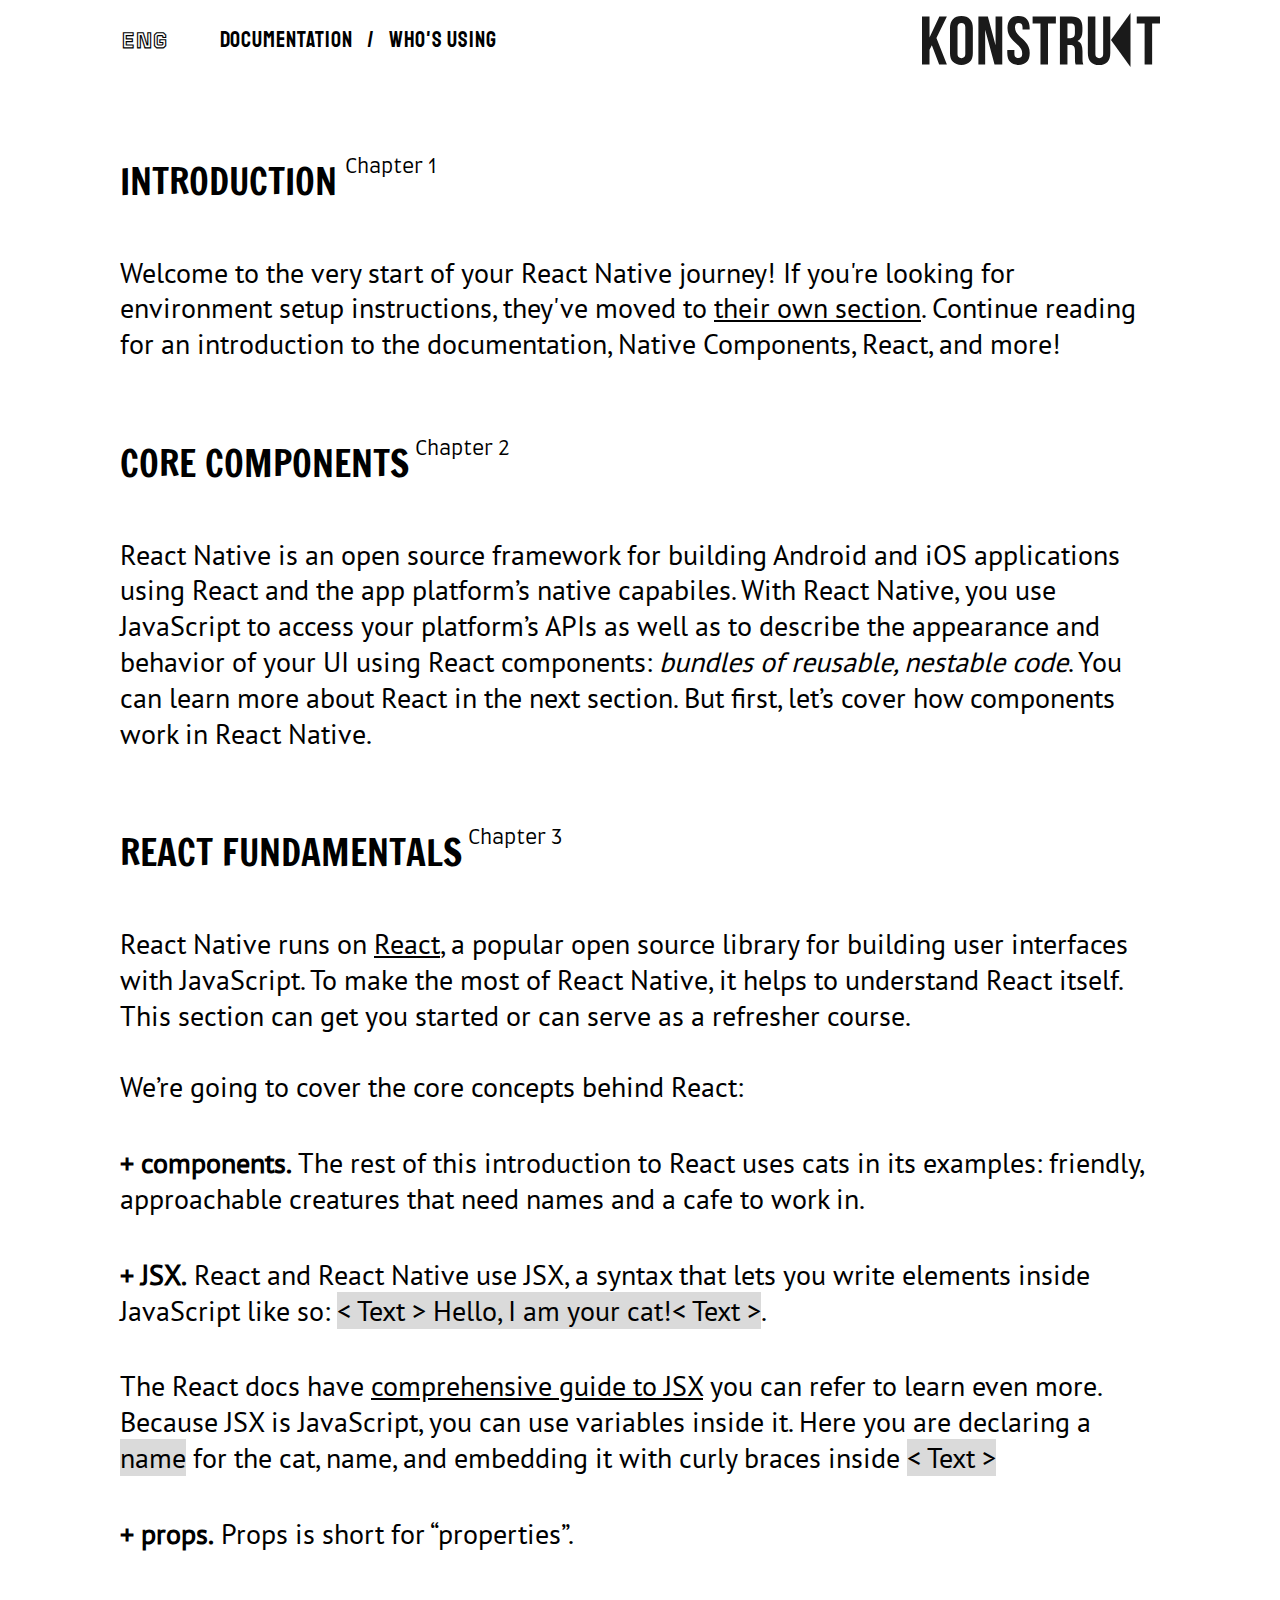
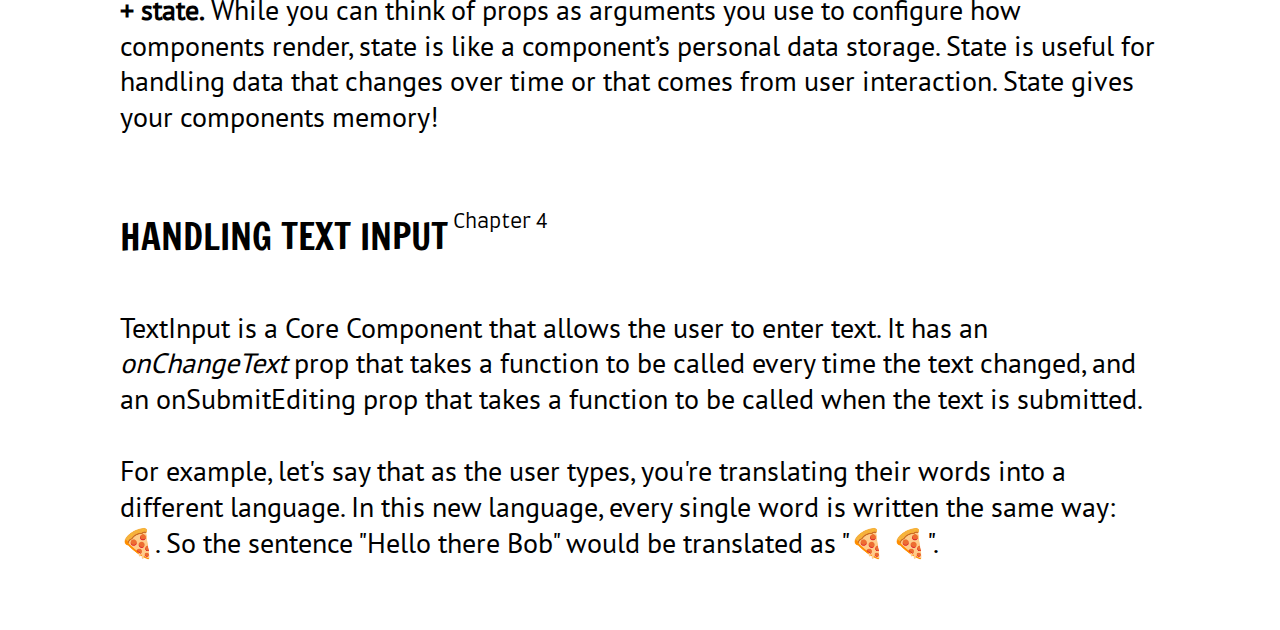
==== index.html @ 9aac6a15 "fisrt commit;" ====
<!DOCTYPE html>
<html lang="en">
  <head>
    <meta charset="UTF-8" />
    <meta http-equiv="X-UA-Compatible" content="IE=edge" />
    <meta name="viewport" content="width=device-width, initial-scale=1.0" />
    <title>React manual</title>
    <link rel="stylesheet" href="./css/style.css" />
  </head>
  <body>
    <header class="header">
      <div class="container d-flex">
        <h4 class="chapter">
          Documentation <span class="chapter__separator">/</span> Who's using
        </h4>
        <img
          src="./assets/imgs/company-logo-black.svg"
          alt="KONSTRUKT LOGO"
          class="logo"
        />
      </div>
    </header>
    <main class="main">
      <div class="container">
        <section class="section">
          <h2 class="section__title">Introduction</h2>
          <p class="section__content">
            Welcome to the very start of your React Native journey! If you're
            looking for environment setup instructions, they've moved to
            <u>their own section</u>. Continue reading for an introduction to
            the documentation, Native Components, React, and more!
          </p>
        </section>
        <section class="section">
          <h2 class="section__title">core components</h2>
          <p class="section__content">
            React Native is an open source framework for building Android and
            iOS applications using React and the app platform’s native
            capabiles. With React Native, you use JavaScript to access your
            platform’s APIs as well as to describe the appearance and behavior
            of your UI using React components:
            <i> bundles of reusable, nestable code</i>. You can learn more about
            React in the next section. But first, let’s cover how components
            work in React Native.
          </p>
        </section>
        <section class="section">
          <h2 class="section__title">react fundamentals</h2>
          <p class="section__content">
            React Native runs on <u>React</u>, a popular open source library for
            building user interfaces with JavaScript. To make the most of React
            Native, it helps to understand React itself. This section can get
            you started or can serve as a refresher course.
            <br />
            <br />
            We’re going to cover the core concepts behind React:
          </p>
          <ul class="section__list list">
            <li class="section__content list__element">
              <b>+ components.</b> The rest of this introduction to React uses
              cats in its examples: friendly, approachable creatures that need
              names and a cafe to work in.
            </li>
            <li class="section__content list__element">
              <b>+ JSX.</b> React and React Native use JSX, a syntax that lets
              you write elements inside JavaScript like so:
              <span class="section__content section__content_highlighted">
                &lt Text &gt Hello, I am your cat!&lt Text &gt</span
              >.
            </li>
            <li class="section__content list__element">
              The React docs have <u>comprehensive guide to JSX</u> you can
              refer to learn even more. Because JSX is JavaScript, you can use
              variables inside it. Here you are declaring a
              <span class="section__content section__content_highlighted"
                >name</span
              >
              for the cat, name, and embedding it with curly braces inside
              <span class="section__content section__content_highlighted"
                >&lt Text &gt</span
              >
            </li>
            <li class="section__content list__element">
              <b>+ props.</b> Props is short for “properties”.
            </li>
            <li class="section__content list__element">
              <b>+ state.</b> While you can think of props as arguments you use
              to configure how components render, state is like a component’s
              personal data storage. State is useful for handling data that
              changes over time or that comes from user interaction. State gives
              your components memory!
            </li>
          </ul>
        </section>
        <section class="section">
          <h2 class="section__title">handling text input</h2>
          <p class="section__content">
            TextInput is a Core Component that allows the user to enter text. It
            has an <i>onChangeText</i> prop that takes a function to be called
            every time the text changed, and an onSubmitEditing prop that takes
            a function to be called when the text is submitted.
            <br />
            <br />
            For example, let's say that as the user types, you're translating
            their words into a different language. In this new language, every
            single word is written the same way: 🍕. So the sentence "Hello
            there Bob" would be translated as "🍕 🍕".
          </p>
        </section>
      </div>
    </main>
  </body>
</html>
---- css/style.css ----
@import url('./normalize.css');
@import url('./vars.css');
@import url('./fonts.css');

* {
    box-sizing: border-box;
    margin: 0;
    padding: 0;
}

html,
body {
    font-family: 'PT Sans', sans-serif;
    font-size: var(--main-font-size);
    color: var(--main-color);
    min-height: 100vh;
}

.header {
    margin-bottom: 70px;
}

.container {
    max-width: var(--container-width);
    width: 100%;
    margin: 0 auto;
    padding: 0 120px;
}

.d-flex {
    display: flex;
    justify-content: space-between;
    align-items: center;
    position: relative;
    padding: 13px 120px 13px 220px;
}

.chapter {
    text-transform: uppercase;
    font-size: 0.8rem;
    line-height: 1;
    font-family: 'Staatliches', sans-serif;
    letter-spacing: 1px;
    font-weight: 400;
}

.chapter__separator {
    margin: 0 10px;
}

.chapter::before {
    content: 'ENG';
    font-family: 'Tourney', cursive;
    position: absolute;
    font-size: 0.8rem;
    font-weight: 600;
    left: 122px;
}

.section {
    margin-bottom: 70px;
}

.section__title {
    width: max-content;
    text-transform: uppercase;
    font-family: 'Francois One', sans-serif;
    font-weight: 400;
    font-size: 1.28rem;
    line-height: 1.8;
    margin-bottom: 40px;
    position: relative;
}

.section__content {
    line-height: 1.28;
}

.section__content_highlighted {
    background-color: #DADADA;
}

.list {
    padding-top: 40px;
}

.list__element:not(:last-of-type) {
    margin-bottom: 40px;
}

.section:nth-of-type(1) .section__title::after {
    content: 'Chapter 1';
    position: absolute;
    font-family: 'Farro', sans-serif;
    text-transform: none;
    font-size: 0.7rem;
    right: -100px;
}

.section:nth-of-type(2) .section__title::after {
    content: 'Chapter 2';
    position: absolute;
    font-family: 'Farro', sans-serif;
    text-transform: none;
    font-size: 0.7rem;
    right: -100px;
}

.section:nth-of-type(3) .section__title::after {
    content: 'Chapter 3';
    position: absolute;
    font-family: 'Farro', sans-serif;
    text-transform: none;
    font-size: 0.7rem;
    right: -100px;
}

.section:nth-of-type(4) .section__title::after {
    content: 'Chapter 4';
    position: absolute;
    font-family: 'Farro', sans-serif;
    text-transform: none;
    font-size: 0.7rem;
    right: -100px;
}
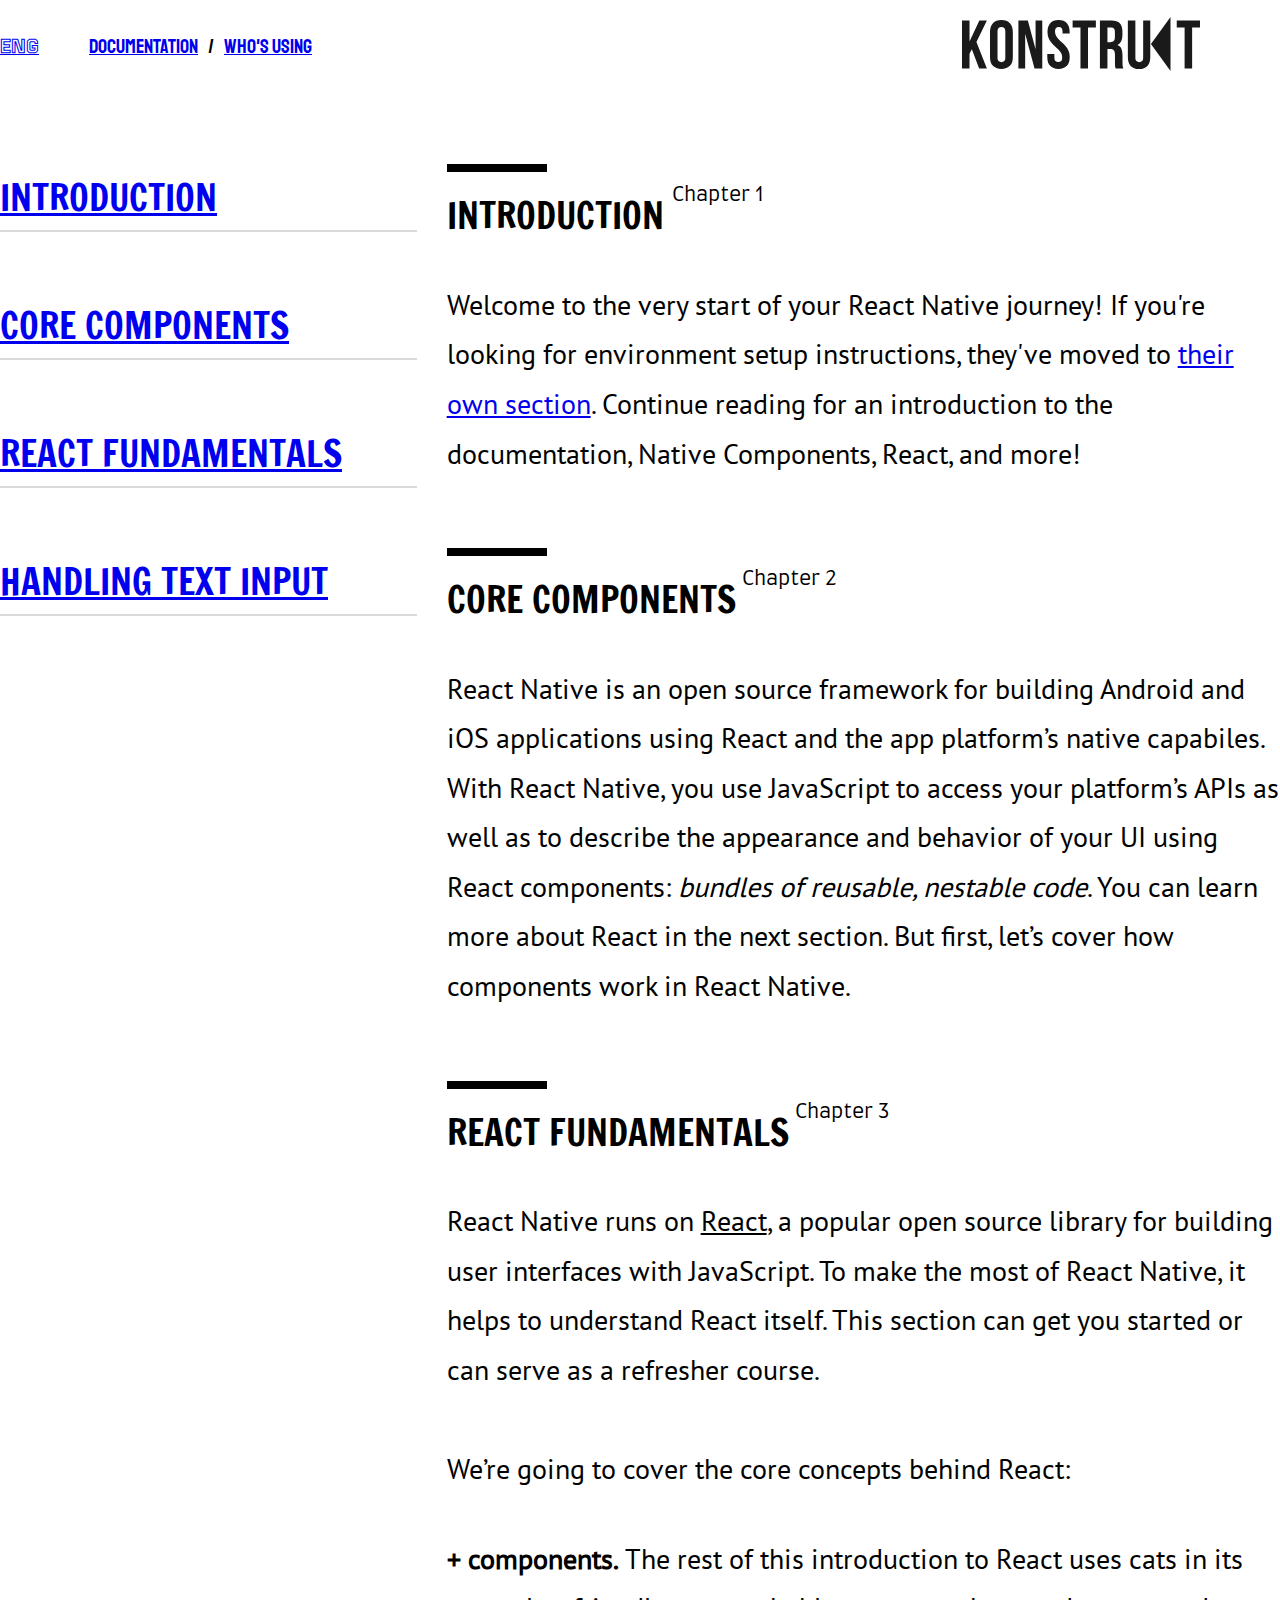
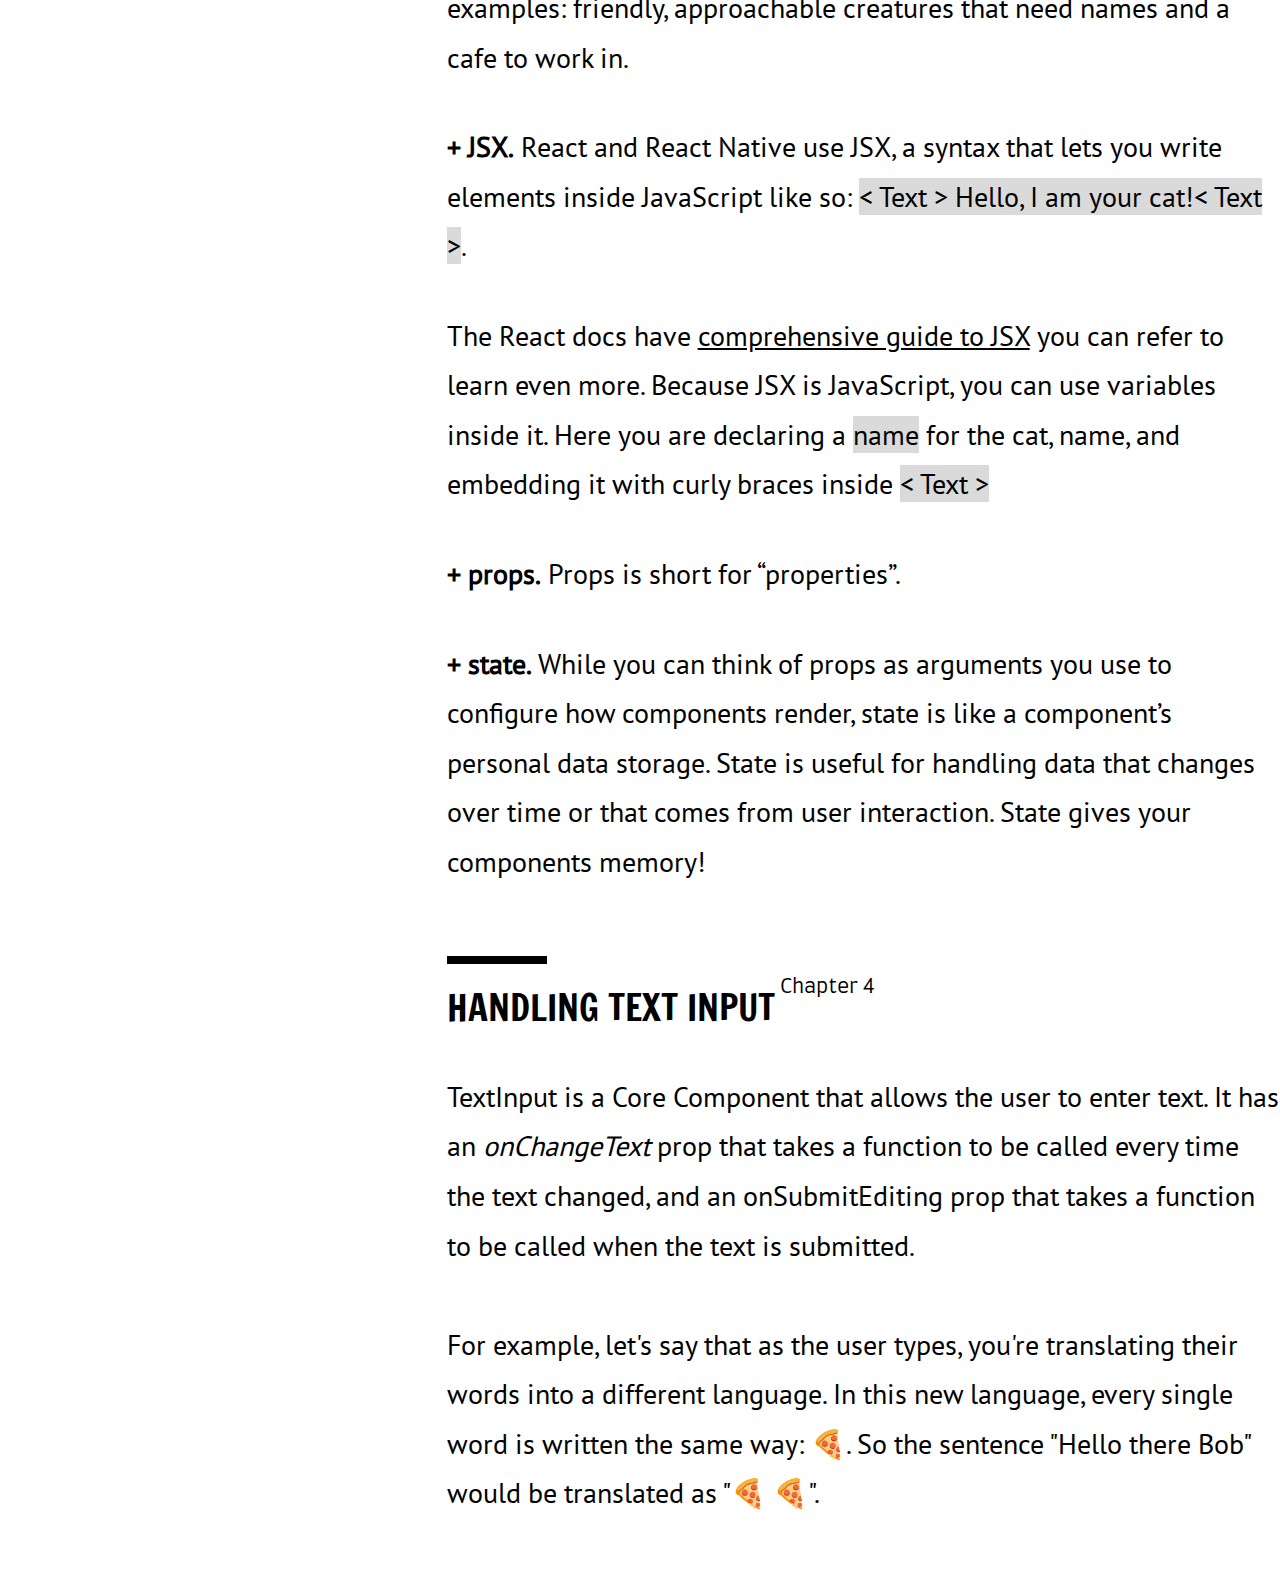
==== commit de1abfbb: "aside-nav added to the prjct, header structure changed, link to new page added as well" ====
--- a/index.html
+++ b/index.html
@@ -4,110 +4,154 @@
     <meta charset="UTF-8" />
     <meta http-equiv="X-UA-Compatible" content="IE=edge" />
     <meta name="viewport" content="width=device-width, initial-scale=1.0" />
-    <title>React manual</title>
+    <title>Position&Transform</title>
     <link rel="stylesheet" href="./css/style.css" />
   </head>
   <body>
-    <header class="header">
-      <div class="container d-flex">
-        <h4 class="chapter">
-          Documentation <span class="chapter__separator">/</span> Who's using
-        </h4>
-        <img
-          src="./assets/imgs/company-logo-black.svg"
-          alt="KONSTRUKT LOGO"
-          class="logo"
-        />
-      </div>
-    </header>
-    <main class="main">
-      <div class="container">
-        <section class="section">
-          <h2 class="section__title">Introduction</h2>
-          <p class="section__content">
-            Welcome to the very start of your React Native journey! If you're
-            looking for environment setup instructions, they've moved to
-            <u>their own section</u>. Continue reading for an introduction to
-            the documentation, Native Components, React, and more!
-          </p>
-        </section>
-        <section class="section">
-          <h2 class="section__title">core components</h2>
-          <p class="section__content">
-            React Native is an open source framework for building Android and
-            iOS applications using React and the app platform’s native
-            capabiles. With React Native, you use JavaScript to access your
-            platform’s APIs as well as to describe the appearance and behavior
-            of your UI using React components:
-            <i> bundles of reusable, nestable code</i>. You can learn more about
-            React in the next section. But first, let’s cover how components
-            work in React Native.
-          </p>
-        </section>
-        <section class="section">
-          <h2 class="section__title">react fundamentals</h2>
-          <p class="section__content">
-            React Native runs on <u>React</u>, a popular open source library for
-            building user interfaces with JavaScript. To make the most of React
-            Native, it helps to understand React itself. This section can get
-            you started or can serve as a refresher course.
-            <br />
-            <br />
-            We’re going to cover the core concepts behind React:
-          </p>
-          <ul class="section__list list">
-            <li class="section__content list__element">
-              <b>+ components.</b> The rest of this introduction to React uses
-              cats in its examples: friendly, approachable creatures that need
-              names and a cafe to work in.
+    <div class="container">
+      <header class="header">
+        <nav class="nav">
+          <a href="#" class="lang-toggle">ENG</a>
+          <ul class="menu">
+            <li class="menu__item">
+              <a href="#" class="menu__link">Documentation</a>
             </li>
-            <li class="section__content list__element">
-              <b>+ JSX.</b> React and React Native use JSX, a syntax that lets
-              you write elements inside JavaScript like so:
-              <span class="section__content section__content_highlighted">
-                &lt Text &gt Hello, I am your cat!&lt Text &gt</span
-              >.
-            </li>
-            <li class="section__content list__element">
-              The React docs have <u>comprehensive guide to JSX</u> you can
-              refer to learn even more. Because JSX is JavaScript, you can use
-              variables inside it. Here you are declaring a
-              <span class="section__content section__content_highlighted"
-                >name</span
-              >
-              for the cat, name, and embedding it with curly braces inside
-              <span class="section__content section__content_highlighted"
-                >&lt Text &gt</span
+            <span class="menu__line">/</span>
+            <li class="menu__item">
+              <a href="./pages/who-is-using.html" class="menu__link"
+                >Who's using</a
               >
             </li>
-            <li class="section__content list__element">
-              <b>+ props.</b> Props is short for “properties”.
-            </li>
-            <li class="section__content list__element">
-              <b>+ state.</b> While you can think of props as arguments you use
-              to configure how components render, state is like a component’s
-              personal data storage. State is useful for handling data that
-              changes over time or that comes from user interaction. State gives
-              your components memory!
-            </li>
           </ul>
+        </nav>
+        <div class="logo">
+          <img
+            src="./assets/imgs/company-logo-black.svg"
+            alt="logo company"
+            class="logo__img"
+          />
+        </div>
+      </header>
+      <main class="main">
+        <aside class="sidebar">
+          <nav class="sidebar__nav article-nav">
+            <ul class="article-nav__list">
+              <li class="article-nav__element article__header">
+                <a class="article-nav__link" href="#introduction"
+                  >Introduction</a
+                >
+              </li>
+              <li class="article-nav__element article__header">
+                <a class="article-nav__link" href="#core-components"
+                  >core components</a
+                >
+              </li>
+              <li class="article-nav__element article__header">
+                <a class="article-nav__link" href="#react-fundamentals"
+                  >react fundamentals</a
+                >
+              </li>
+              <li class="article-nav__element article__header">
+                <a class="article-nav__link" href="#handling-text-input"
+                  >handling text input</a
+                >
+              </li>
+            </ul>
+          </nav>
+        </aside>
+        <section class="content">
+          <article class="article">
+            <h2 class="article__header" id="introduction">Introduction</h2>
+            <p class="article__text">
+              Welcome to the very start of your React Native journey! If you're
+              looking for environment setup instructions, they've moved to
+              <a class="article__link" href="#"> their own section</a>. Continue
+              reading for an introduction to the documentation, Native
+              Components, React, and more!
+            </p>
+          </article>
+          <article class="article">
+            <h2 class="article__header" id="core-components">
+              core components
+            </h2>
+            <p class="article__text">
+              React Native is an open source framework for building Android and
+              iOS applications using React and the app platform’s native
+              capabiles. With React Native, you use JavaScript to access your
+              platform’s APIs as well as to describe the appearance and behavior
+              of your UI using React components:
+              <i>bundles of reusable, nestable code</i>. You can learn more
+              about React in the next section. But first, let’s cover how
+              components work in React Native.
+            </p>
+          </article>
+          <article class="article">
+            <h2 class="article__header" id="react-fundamentals">
+              react fundamentals
+            </h2>
+            <p class="article__text">
+              React Native runs on <u>React</u>, a popular open source library
+              for building user interfaces with JavaScript. To make the most of
+              React Native, it helps to understand React itself. This section
+              can get you started or can serve as a refresher course.
+              <br />
+              <br />
+              We’re going to cover the core concepts behind React:
+            </p>
+            <ul class="article__list list">
+              <li class="article__text list__element">
+                <b>+ components.</b> The rest of this introduction to React uses
+                cats in its examples: friendly, approachable creatures that need
+                names and a cafe to work in.
+              </li>
+              <li class="article__text list__element">
+                <b>+ JSX.</b> React and React Native use JSX, a syntax that lets
+                you write elements inside JavaScript like so:
+                <span class="article__text article__text_highlighted">
+                  &lt Text &gt Hello, I am your cat!&lt Text &gt</span
+                >.
+              </li>
+              <li class="article__text list__element">
+                The React docs have <u>comprehensive guide to JSX</u> you can
+                refer to learn even more. Because JSX is JavaScript, you can use
+                variables inside it. Here you are declaring a
+                <span class="article__text article__text_highlighted"
+                  >name</span
+                >
+                for the cat, name, and embedding it with curly braces inside
+                <span class="article__text article__text_highlighted"
+                  >&lt Text &gt</span
+                >
+              </li>
+              <li class="article__text list__element">
+                <b>+ props.</b> Props is short for “properties”.
+              </li>
+              <li class="article__text list__element">
+                <b>+ state.</b> While you can think of props as arguments you
+                use to configure how components render, state is like a
+                component’s personal data storage. State is useful for handling
+                data that changes over time or that comes from user interaction.
+                State gives your components memory!
+              </li>
+            </ul>
+          </article>
+          <article class="article" id="handling-text-input">
+            <h2 class="article__header">handling text input</h2>
+            <p class="article__text">
+              TextInput is a Core Component that allows the user to enter text.
+              It has an <i>onChangeText</i> prop that takes a function to be
+              called every time the text changed, and an onSubmitEditing prop
+              that takes a function to be called when the text is submitted.
+              <br />
+              <br />
+              For example, let's say that as the user types, you're translating
+              their words into a different language. In this new language, every
+              single word is written the same way: 🍕. So the sentence "Hello
+              there Bob" would be translated as "🍕 🍕".
+            </p>
+          </article>
         </section>
-        <section class="section">
-          <h2 class="section__title">handling text input</h2>
-          <p class="section__content">
-            TextInput is a Core Component that allows the user to enter text. It
-            has an <i>onChangeText</i> prop that takes a function to be called
-            every time the text changed, and an onSubmitEditing prop that takes
-            a function to be called when the text is submitted.
-            <br />
-            <br />
-            For example, let's say that as the user types, you're translating
-            their words into a different language. In this new language, every
-            single word is written the same way: 🍕. So the sentence "Hello
-            there Bob" would be translated as "🍕 🍕".
-          </p>
-        </section>
-      </div>
-    </main>
+      </main>
+    </div>
   </body>
 </html>
--- a/css/style.css
+++ b/css/style.css
@@ -14,69 +14,118 @@
     font-size: var(--main-font-size);
     color: var(--main-color);
     min-height: 100vh;
+    scroll-behavior: smooth;
 }
 
 .header {
     margin-bottom: 70px;
+    display: flex;
+    justify-content: space-between;
+    align-items: center;
+    padding: 17px 0;
+    max-width: 1200px;
+    width: 100%;
+    z-index: 1;
+    background-color: rgb(255, 255, 255);
+}
+
+.nav {
+    display: flex;
+    justify-content: flex-start;
+    align-items: center;
+    gap: 50px;
+    font-size: 0.8rem;
+    text-transform: uppercase;
+}
+
+.menu {
+    display: flex;
+    gap: 10px;
+    font-family: 'Staatliches';
+    font-size: 0.7rem;
+    line-height: 1.3;
+}
+
+.lang-toggle {
+    font-family: 'Tourney', cursive;
+    font-weight: 600;
+    font-size: 0.7rem;
+    line-height: 1.2;
 }
 
 .container {
     max-width: var(--container-width);
     width: 100%;
     margin: 0 auto;
-    padding: 0 120px;
 }
 
-.d-flex {
-    display: flex;
-    justify-content: space-between;
-    align-items: center;
+.main {
+    display: grid;
+    grid-auto-flow: column;
+    grid-template-columns: minmax(385px, 1fr) minmax(785px, 2fr);
+    gap: 30px;
     position: relative;
-    padding: 13px 120px 13px 220px;
 }
 
-.chapter {
-    text-transform: uppercase;
-    font-size: 0.8rem;
-    line-height: 1;
-    font-family: 'Staatliches', sans-serif;
-    letter-spacing: 1px;
-    font-weight: 400;
+
+
+.main::after {
+    content: url(../assets/imgs/bg-picture.png);
+    z-index: -1;
+    position: absolute;
+    top: 0;
+    right: -100px;
 }
 
-.chapter__separator {
-    margin: 0 10px;
+.article-nav__list {
+    display: grid;
+    grid-template-rows: repeat(4, minmax(58px, 1fr));
+    gap: 70px;
+    padding: 10px 0;
 }
 
-.chapter::before {
-    content: 'ENG';
-    font-family: 'Tourney', cursive;
-    position: absolute;
-    font-size: 0.8rem;
-    font-weight: 600;
-    left: 122px;
+.article-nav__list .article-nav__element {
+    margin: 0;
+    border-bottom: 2px solid #DADADA;
 }
 
-.section {
+.article {
+    padding-top: 28px;
+    position: relative;
     margin-bottom: 70px;
 }
 
-.section__title {
-    width: max-content;
+.article__link {
+    text-decoration: underline;
+}
+
+.article::before {
+    content: '';
+    width: 100px;
+    height: 8px;
+    position: absolute;
+    background-color: black;
+    left: 0;
+    top: 0;
+}
+
+.article__header {
+    display: inline-block;
     text-transform: uppercase;
     font-family: 'Francois One', sans-serif;
     font-weight: 400;
     font-size: 1.28rem;
-    line-height: 1.8;
+    line-height: 1.33;
     margin-bottom: 40px;
     position: relative;
 }
 
-.section__content {
-    line-height: 1.28;
+.article__text {
+    line-height: 1.77;
+    font-weight: 400;
 }
 
-.section__content_highlighted {
+.article__text_highlighted {
     background-color: #DADADA;
 }
 
@@ -88,38 +137,42 @@
     margin-bottom: 40px;
 }
 
-.section:nth-of-type(1) .section__title::after {
+.article:nth-of-type(1) .article__header::after {
     content: 'Chapter 1';
     position: absolute;
     font-family: 'Farro', sans-serif;
     text-transform: none;
     font-size: 0.7rem;
     right: -100px;
+    top: -10px;
 }
 
-.section:nth-of-type(2) .section__title::after {
+.article:nth-of-type(2) .article__header::after {
     content: 'Chapter 2';
     position: absolute;
     font-family: 'Farro', sans-serif;
     text-transform: none;
     font-size: 0.7rem;
     right: -100px;
+    top: -10px;
 }
 
-.section:nth-of-type(3) .section__title::after {
+.article:nth-of-type(3) .article__header::after {
     content: 'Chapter 3';
     position: absolute;
     font-family: 'Farro', sans-serif;
     text-transform: none;
     font-size: 0.7rem;
     right: -100px;
+    top: -10px;
 }
 
-.section:nth-of-type(4) .section__title::after {
+.article:nth-of-type(4) .article__header::after {
     content: 'Chapter 4';
     position: absolute;
     font-family: 'Farro', sans-serif;
     text-transform: none;
     font-size: 0.7rem;
     right: -100px;
+    top: -10px;
 }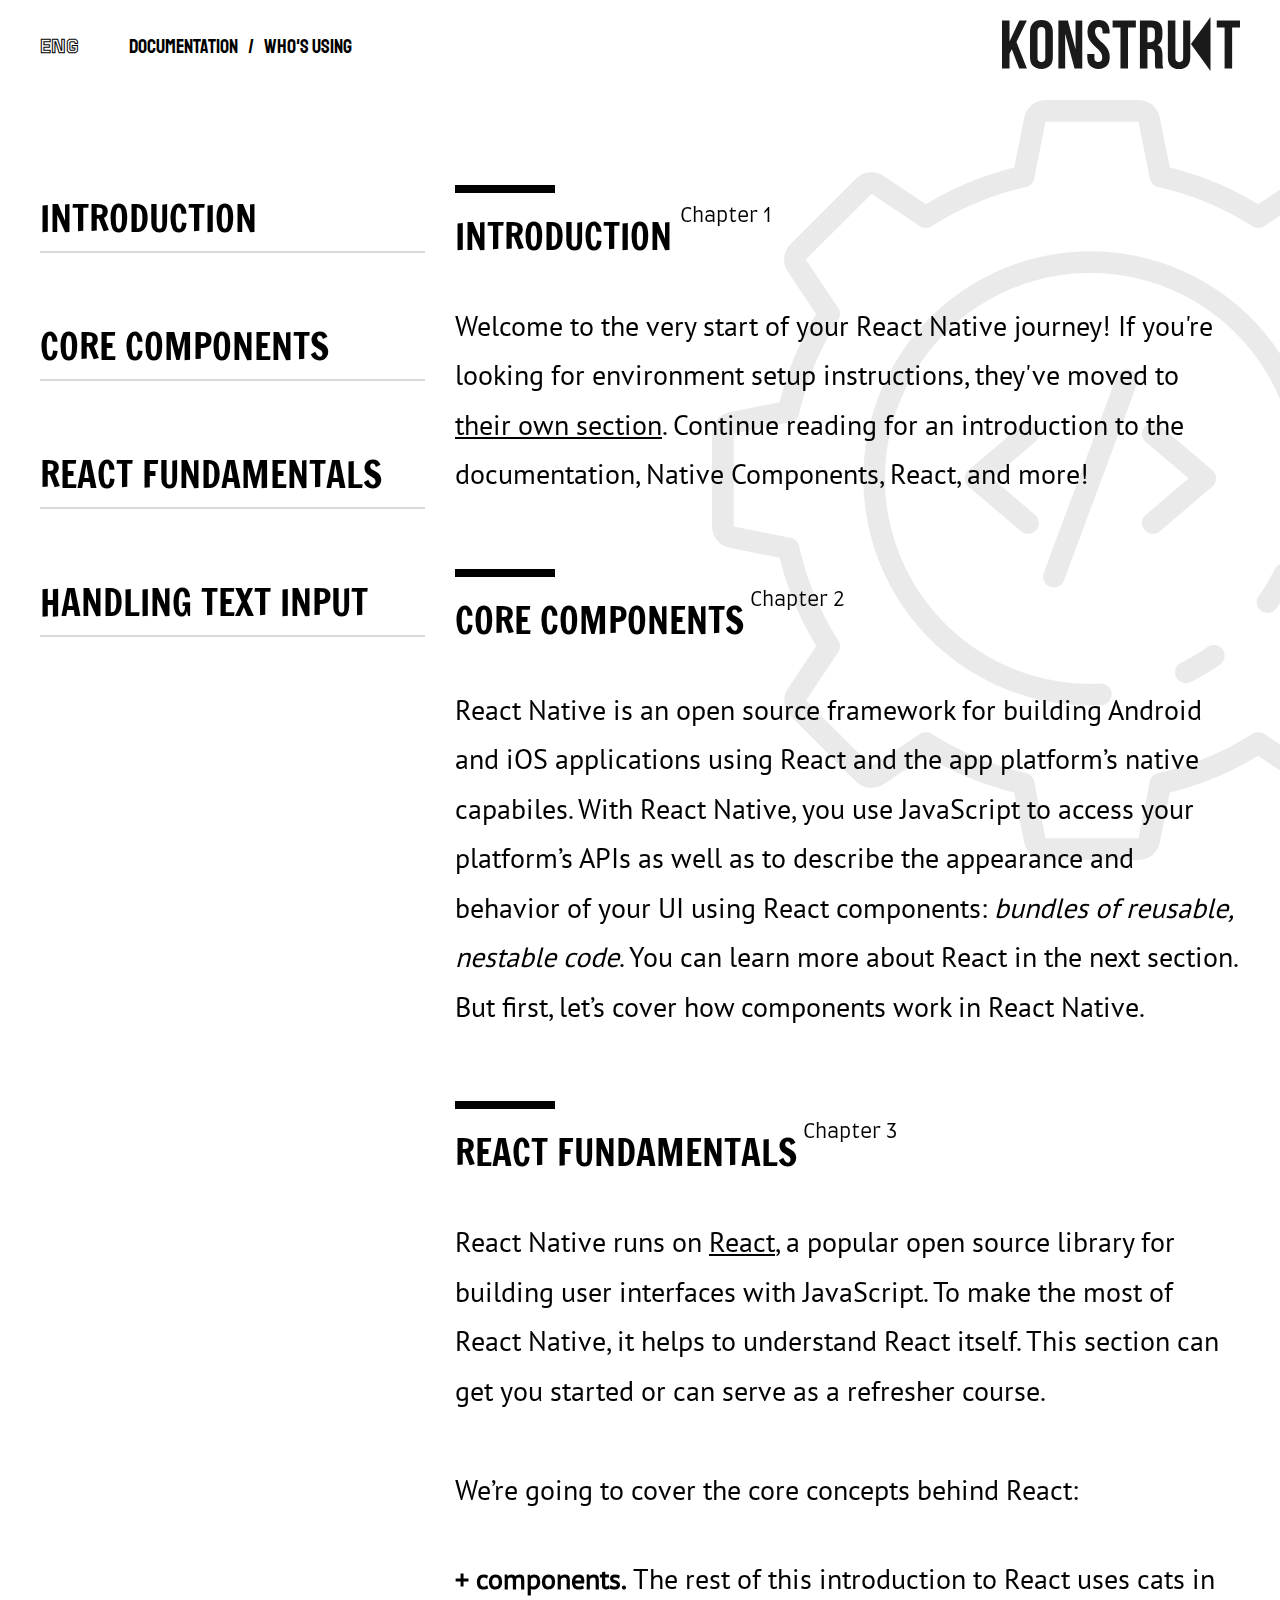
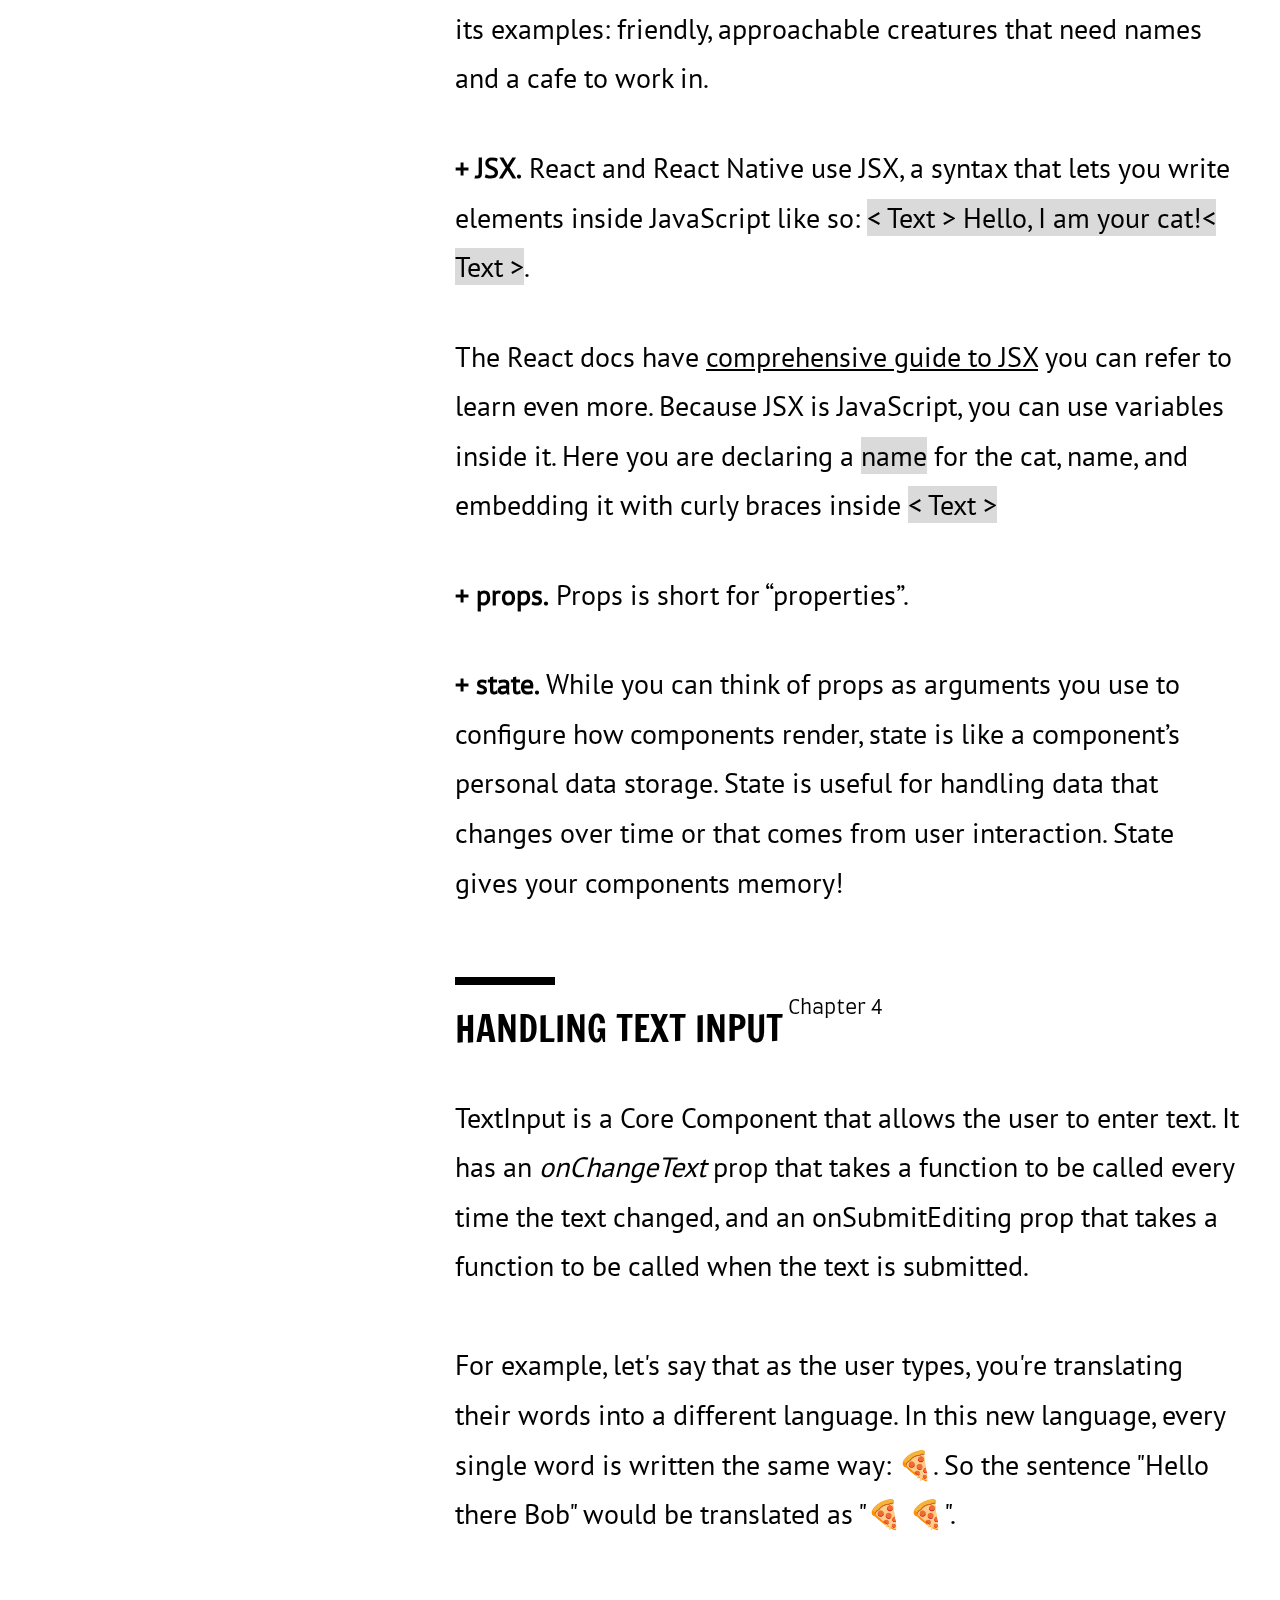
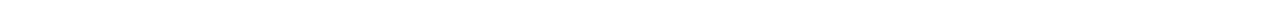
==== commit 33f59c82: "bugfix" ====
--- a/index.html
+++ b/index.html
@@ -60,8 +60,8 @@
           </nav>
         </aside>
         <section class="content">
-          <article class="article">
-            <h2 class="article__header" id="introduction">Introduction</h2>
+          <article class="article" id="introduction">
+            <h2 class="article__header">Introduction</h2>
             <p class="article__text">
               Welcome to the very start of your React Native journey! If you're
               looking for environment setup instructions, they've moved to
@@ -70,10 +70,8 @@
               Components, React, and more!
             </p>
           </article>
-          <article class="article">
-            <h2 class="article__header" id="core-components">
-              core components
-            </h2>
+          <article class="article" id="core-components">
+            <h2 class="article__header">core components</h2>
             <p class="article__text">
               React Native is an open source framework for building Android and
               iOS applications using React and the app platform’s native
@@ -85,10 +83,8 @@
               components work in React Native.
             </p>
           </article>
-          <article class="article">
-            <h2 class="article__header" id="react-fundamentals">
-              react fundamentals
-            </h2>
+          <article class="article" id="react-fundamentals">
+            <h2 class="article__header">react fundamentals</h2>
             <p class="article__text">
               React Native runs on <u>React</u>, a popular open source library
               for building user interfaces with JavaScript. To make the most of
--- a/css/style.css
+++ b/css/style.css
@@ -18,6 +18,7 @@
 }
 
 .header {
+    position: fixed;
     margin-bottom: 70px;
     display: flex;
     justify-content: space-between;
@@ -27,6 +28,7 @@
     width: 100%;
     z-index: 1;
     background-color: rgb(255, 255, 255);
+    top: 0;
 }
 
 .nav {
@@ -57,6 +59,7 @@
     max-width: var(--container-width);
     width: 100%;
     margin: 0 auto;
+    padding-top: 100px;
 }
 
 .main {
@@ -65,9 +68,8 @@
     grid-template-columns: minmax(385px, 1fr) minmax(785px, 2fr);
     gap: 30px;
     position: relative;
+    padding-top: 85px;
 }
-
-
 
 .main::after {
     content: url(../assets/imgs/bg-picture.png);
@@ -75,6 +77,13 @@
     position: absolute;
     top: 0;
     right: -100px;
+}
+
+.sidebar {
+    position: sticky;
+    top: 100px;
+    left: 0;
+    height: max-content;
 }
 
 .article-nav__list {
